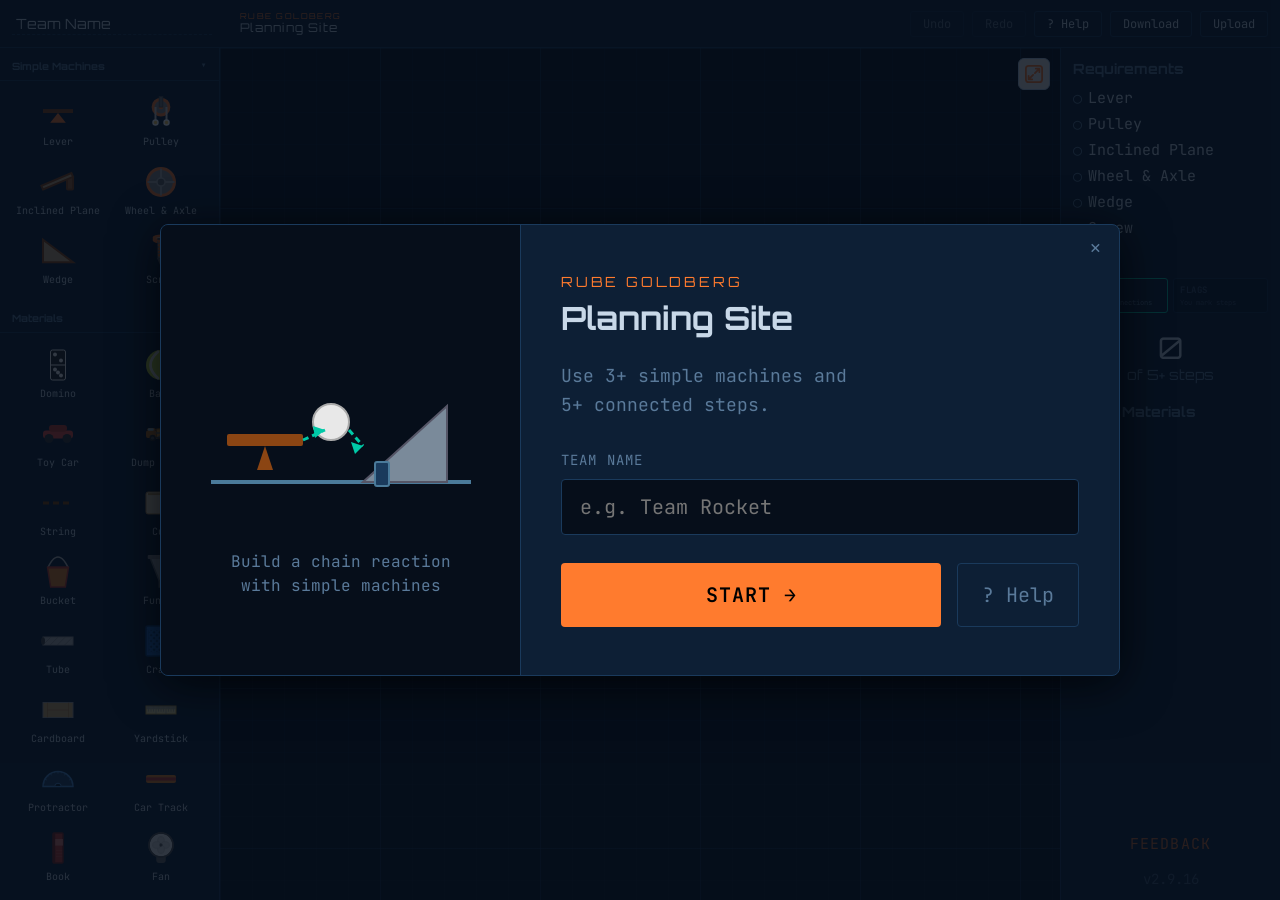
==== index.html @ 6e00e00f "fix: botanical bg fills full wall, disco beams scale to wall dimensions (v2.9.16)" ====
<!DOCTYPE html>
<html lang="en">
<head>
  <meta charset="UTF-8">
  <meta name="viewport" content="width=device-width, initial-scale=1.0">
  <title>Rube Goldberg Planner</title>
  <link rel="stylesheet" href="style.css">
  <link rel="preconnect" href="https://fonts.googleapis.com">
  <link href="https://fonts.googleapis.com/css2?family=Orbitron:wght@400;700&family=JetBrains+Mono:wght@400;600&display=swap" rel="stylesheet">
</head>
<body>
  <header id="toolbar">
    <input id="team-name" type="text" value="Team Name" spellcheck="false">
    <div id="site-title">
      <span id="site-title-brand">RUBE GOLDBERG</span>
      <span id="site-title-sub">Planning Site</span>
    </div>
    <div class="toolbar-actions">
      <button id="btn-undo" disabled>Undo</button>
      <button id="btn-redo" disabled>Redo</button>
      <button id="btn-help">? Help</button>
      <button id="btn-download">Download</button>
      <label id="btn-upload">Upload<input type="file" accept="image/png" hidden></label>
    </div>
  </header>
  <main>
    <aside id="library">
      <section class="lib-section" id="lib-machines">
        <h3>Simple Machines <button class="collapse-btn">▾</button></h3>
        <div class="lib-items"></div>
      </section>
      <section class="lib-section" id="lib-materials">
        <h3>Materials <button class="collapse-btn">▾</button></h3>
        <div class="lib-items"></div>
      </section>
      <section class="lib-section" id="lib-environment">
        <h3>Environment <button class="collapse-btn">▾</button></h3>
        <div class="lib-items"></div>
      </section>
    </aside>
    <div id="canvas-wrapper">
      <button id="btn-reset-view" title="Reset view" aria-label="Reset view">
        <svg xmlns="http://www.w3.org/2000/svg" width="18" height="18" viewBox="0 0 20 20" fill="none" stroke="#ff7b2e" stroke-width="2" stroke-linecap="round" stroke-linejoin="round">
          <rect x="1" y="1" width="18" height="18" rx="3"/>
          <path d="M12 4H16V8M16 4L11 9"/>
          <path d="M8 16H4V12M4 16L9 11"/>
        </svg>
      </button>
      <svg id="canvas" xmlns="http://www.w3.org/2000/svg">
        <g id="viewport">
          <g id="layer-environment"></g>
          <g id="layer-materials"></g>
          <g id="layer-machines"></g>
          <g id="layer-connections"></g>
          <g id="layer-ui"></g>
        </g>
      </svg>
      <div id="comment-overlays"></div>
    </div>
    <aside id="tracker">
      <h3>Requirements</h3>
      <ul id="machine-checklist"></ul>
      <h3>Steps</h3>
      <div id="step-mode-cards">
        <button class="mode-card" id="mode-card-auto" data-mode="auto">
          <span class="mode-card-title">AUTO</span>
          <span class="mode-card-desc">Counts connections</span>
        </button>
        <button class="mode-card" id="mode-card-flags" data-mode="flags">
          <span class="mode-card-title">FLAGS</span>
          <span class="mode-card-desc">You mark steps</span>
        </button>
      </div>
      <div id="step-counter"></div>
      <div id="flag-drag-widget" class="lib-item" draggable="true"
           data-subtype="flag" data-type="marker"
           data-default-w="8" data-default-h="24" hidden>
        <svg width="20" height="36" viewBox="0 0 8 24" xmlns="http://www.w3.org/2000/svg" style="flex-shrink:0">
          <rect x="1" y="0" width="6" height="9" rx="1" fill="#ef476f"/>
          <text id="flag-widget-number" x="4" y="7" text-anchor="middle" font-size="5" fill="white" font-family="monospace" font-weight="bold">1</text>
          <line x1="4" y1="9" x2="4" y2="22" stroke="#4a7a9a" stroke-width="1.5"/>
          <circle cx="4" cy="22" r="2" fill="#4a7a9a"/>
        </svg>
        <div>
          <span class="flag-widget-label">STEP FLAG</span>
          <span class="flag-widget-sub">Drag to canvas</span>
        </div>
      </div>
      <h3>Bill of Materials</h3>
      <ul id="bom-list"></ul>
      <a id="feedback-link" href="https://docs.google.com/forms/d/e/1FAIpQLSd_zhFTqrGNFIW_5pb085I43G6E3_0prDMbPdYu8rmgtfO3xg/viewform?usp=dialog" target="_blank" rel="noopener noreferrer">FEEDBACK</a>
      <div id="version-label">v2.9.16</div>
    </aside>
  </main>
  <!-- Welcome overlay -->
  <div id="welcome-modal">
    <div id="welcome-backdrop"></div>
    <div id="welcome-panel">
      <button id="welcome-close">✕</button>
      <!-- Left: illustration -->
      <div id="welcome-left">
        <svg width="260" height="220" viewBox="0 0 130 110" xmlns="http://www.w3.org/2000/svg">
          <!-- Floor -->
          <line x1="0" y1="90" x2="130" y2="90" stroke="#4a7a9a" stroke-width="2"/>
          <!-- Lever bar -->
          <rect x="8" y="66" width="38" height="6" fill="#8B4513" rx="1"/>
          <!-- Lever fulcrum -->
          <polygon points="27,72 31,84 23,84" fill="#8B4513"/>
          <!-- Ball -->
          <circle cx="60" cy="60" r="9" fill="#e8e8e8" stroke="#aaa" stroke-width="1"/>
          <!-- Inclined plane -->
          <polygon points="76,90 118,90 118,52" fill="#7a8a9a" stroke="#556" stroke-width="1"/>
          <!-- Domino -->
          <rect x="82" y="80" width="7" height="12" fill="#1a3a5c" stroke="#4a7a9a" stroke-width="1" rx="1"/>
          <!-- Arrows: lever → ball -->
          <line x1="46" y1="69" x2="57" y2="64" stroke="#00c9a7" stroke-width="1.5" stroke-dasharray="3 2"/>
          <polygon points="57,64 51,62 52,68" fill="#00c9a7"/>
          <!-- Arrows: ball → plane -->
          <line x1="69" y1="64" x2="76" y2="72" stroke="#00c9a7" stroke-width="1.5" stroke-dasharray="3 2"/>
          <polygon points="76,72 70,70 72,76" fill="#00c9a7"/>
        </svg>
        <div id="welcome-left-caption">Build a chain reaction<br>with simple machines</div>
      </div>
      <!-- Right: form -->
      <div id="welcome-right">
        <div id="welcome-brand">RUBE GOLDBERG</div>
        <div id="welcome-title">Planning Site</div>
        <div id="welcome-desc">Use 3+ simple machines and<br>5+ connected steps.</div>
        <div class="welcome-field-label">TEAM NAME</div>
        <input id="welcome-team-input" type="text" placeholder="e.g. Team Rocket" autocomplete="off" spellcheck="false">
        <div id="welcome-buttons">
          <button id="welcome-start">START →</button>
          <button id="welcome-help">? Help</button>
        </div>
      </div>
    </div>
  </div>

  <div id="help-modal" class="help-hidden">
    <div id="help-backdrop"></div>
    <div id="help-panel">
      <div id="help-header">
        <span>? HELP</span>
        <button id="help-close">✕</button>
      </div>
      <div id="help-tabs">
        <button class="help-tab active" data-tab="guide">GETTING STARTED</button>
        <button class="help-tab" data-tab="ref">QUICK REFERENCE</button>
      </div>
      <div id="help-body"></div>
    </div>
  </div>
  <script type="module" src="js/main.js"></script>
</body>
</html>
---- style.css ----
*, *::before, *::after { box-sizing: border-box; margin: 0; padding: 0; }

:root {
  --bg: #060e1a;
  --surface: #0d1f35;
  --border: #1a3a5c;
  --accent: #ff7b2e;
  --teal: #00c9a7;
  --green: #06d6a0;
  --red: #ef476f;
  --yellow: #ffd166;
  --text: #c8d8e8;
  --text-dim: #5a7a9a;
  --toolbar-h: 48px;
  --sidebar-w: 220px;
  --font-main: 'JetBrains Mono', monospace;
  --font-display: 'Orbitron', sans-serif;
}

body {
  font-family: var(--font-main);
  background: var(--bg);
  color: var(--text);
  height: 100vh;
  display: flex;
  flex-direction: column;
  overflow: hidden;
}

#toolbar {
  height: var(--toolbar-h);
  background: var(--surface);
  border-bottom: 1px solid var(--border);
  display: flex;
  align-items: center;
  padding: 0 12px;
  gap: 12px;
  flex-shrink: 0;
}

#team-name {
  font-family: var(--font-display);
  font-size: 14px;
  background: transparent;
  border: none;
  border-bottom: 1px dashed var(--border);
  color: var(--text);
  width: 200px;
  padding: 2px 4px;
  outline: none;
}
#team-name:focus { border-bottom-color: var(--accent); }

.toolbar-actions { display: flex; gap: 8px; margin-left: auto; }

button, label[id^="btn"] {
  font-family: var(--font-main);
  font-size: 12px;
  background: var(--surface);
  color: var(--text);
  border: 1px solid var(--border);
  padding: 4px 12px;
  cursor: pointer;
  border-radius: 3px;
}
button:hover, label[id^="btn"]:hover { border-color: var(--accent); color: var(--accent); }
button:disabled { opacity: 0.4; cursor: default; }

main {
  display: flex;
  flex: 1;
  overflow: hidden;
}

#library {
  width: var(--sidebar-w);
  background: var(--surface);
  border-right: 1px solid var(--border);
  overflow-y: auto;
  flex-shrink: 0;
}

.lib-section h3 {
  font-family: var(--font-display);
  font-size: 10px;
  padding: 10px 12px 6px;
  color: var(--text-dim);
  display: flex;
  justify-content: space-between;
  align-items: center;
  border-bottom: 1px solid var(--border);
}

.lib-items {
  display: grid;
  grid-template-columns: 1fr 1fr;
  gap: 4px;
  padding: 8px;
}

.lib-item {
  display: flex;
  flex-direction: column;
  align-items: center;
  justify-content: center;
  gap: 4px;
  padding: 6px 4px;
  cursor: grab;
  border-radius: 4px;
  font-size: 10px;
  text-align: center;
  user-select: none;
  min-width: 0;
}
.lib-item:hover {
  background: var(--border);
}

#canvas-wrapper {
  flex: 1;
  position: relative;
  overflow: hidden;
  background: var(--bg);
  background-image:
    linear-gradient(rgba(26,58,92,0.4) 1px, transparent 1px),
    linear-gradient(90deg, rgba(26,58,92,0.4) 1px, transparent 1px),
    linear-gradient(rgba(26,58,92,0.15) 1px, transparent 1px),
    linear-gradient(90deg, rgba(26,58,92,0.15) 1px, transparent 1px);
  background-size: 160px 160px, 160px 160px, 32px 32px, 32px 32px;
}

#btn-reset-view {
  position: absolute;
  top: 10px;
  right: 10px;
  z-index: 20;
  width: 32px;
  height: 32px;
  padding: 0;
  display: flex;
  align-items: center;
  justify-content: center;
  background: rgba(255,255,255,0.9);
  border: 1px solid #b0c8e0;
  border-radius: 6px;
  cursor: pointer;
  color: #4a7a9a;
}
#btn-reset-view:hover {
  background: #e8f4fc;
  color: #0d1f35;
}

#canvas {
  display: block;
  cursor: default;
}

#comment-overlays {
  position: absolute;
  inset: 0;
  pointer-events: none;
}
.comment-overlay {
  position: absolute;
  z-index: 10;
  pointer-events: auto;
}
.comment-overlay::after {
  content: '';
  position: absolute;
  top: 100%;
  left: calc(50% - 1px);
  width: 2px;
  height: var(--line-h, 0px);
  background: #ff7b2e;
  border-radius: 1px;
  pointer-events: none;
}
.comment-overlay textarea {
  width: 140px;
  height: 80px;
  background: #0d1f35;
  border: 1px solid #ff7b2e;
  color: #c8d8e8;
  font-family: var(--font-main);
  font-size: 11px;
  padding: 6px;
  border-radius: 4px;
  resize: none;
}

#tracker {
  width: var(--sidebar-w);
  background: var(--surface);
  border-left: 1px solid var(--border);
  overflow-y: auto;
  flex-shrink: 0;
  padding: 12px;
  display: flex;
  flex-direction: column;
}
#feedback-link {
  margin-top: auto;
  display: block;
  text-align: center;
  font-size: 15px;
  font-family: var(--font-main);
  color: var(--accent);
  text-decoration: none;
  letter-spacing: 0.08em;
  opacity: 0.8;
  padding-bottom: 4px;
}
#feedback-link:hover {
  opacity: 1;
  text-decoration: underline;
}
#version-label {
  padding-top: 12px;
  font-size: 14px;
  color: var(--text-dim);
  font-family: var(--font-main);
  text-align: center;
  opacity: 0.6;
}
#tracker h3 {
  font-family: var(--font-display);
  font-size: 14px;
  color: var(--text-dim);
  margin-bottom: 8px;
  margin-top: 12px;
}
#tracker h3:first-child { margin-top: 0; }

#machine-checklist, #bom-list { list-style: none; }
#machine-checklist li {
  display: flex;
  align-items: center;
  gap: 6px;
  font-size: 15px;
  padding: 3px 0;
}
#machine-checklist li.done { color: var(--green); }
#machine-checklist li.done::before { content: '✓'; }
#machine-checklist li:not(.done)::before { content: '○'; color: var(--text-dim); }

#step-counter {
  font-size: 30px;
  font-family: var(--font-display);
  text-align: center;
  padding: 8px 0;
}
#step-counter.done { color: var(--green); }
#step-counter small { display: block; font-size: 14px; color: var(--text-dim); }

#bom-list li {
  font-size: 15px;
  display: flex;
  justify-content: space-between;
  padding: 2px 0;
  border-bottom: 1px solid var(--border);
}

.collapse-btn {
  border: none;
  background: transparent;
  color: var(--text-dim);
  padding: 0;
  font-size: 12px;
}

.expand-btn {
  position: absolute;
  top: 50%;
  transform: translateY(-50%);
  background: var(--accent);
  color: #fff;
  border: none;
  padding: 8px 12px;
  cursor: pointer;
  font-family: var(--font-main);
  font-size: 11px;
  border-radius: 4px;
  display: none;
  z-index: 5;
}
.expand-left { left: 0; }
.expand-right { right: 0; }

.custom-name-input {
  position: absolute;
  background: #0d1f35;
  border: 1px solid #ff7b2e;
  color: #c8d8e8;
  font-family: var(--font-main);
  font-size: 12px;
  padding: 4px 8px;
  border-radius: 4px;
  width: 120px;
  z-index: 20;
}

/* ── Help Modal ─────────────────────────────────────────────────── */
#help-modal {
  position: fixed;
  inset: 0;
  z-index: 1000;
  display: flex;
  align-items: center;
  justify-content: center;
}
#help-modal.help-hidden { display: none; }

#help-backdrop {
  position: absolute;
  inset: 0;
  background: rgba(0,0,0,0.7);
}
#help-panel {
  position: relative;
  z-index: 1;
  background: var(--surface);
  border: 1px solid var(--border);
  border-radius: 6px;
  width: 1100px;
  max-width: 96vw;
  max-height: 90vh;
  display: flex;
  flex-direction: column;
  overflow: hidden;
}
#help-header {
  display: flex;
  align-items: center;
  justify-content: space-between;
  padding: 18px 28px;
  border-bottom: 1px solid var(--border);
  background: var(--bg);
  flex-shrink: 0;
}
#help-header > span {
  font-family: var(--font-display);
  color: var(--accent);
  font-size: 22px;
  letter-spacing: 0.1em;
}
#help-close {
  background: none;
  border: none;
  color: var(--text-dim);
  font-size: 22px;
  cursor: pointer;
  padding: 4px 12px;
  border-radius: 3px;
  font-family: var(--font-main);
}
#help-close:hover { color: var(--accent); }
#help-tabs {
  display: flex;
  border-bottom: 1px solid var(--border);
  flex-shrink: 0;
}
.help-tab {
  background: none;
  border: none;
  border-bottom: 2px solid transparent;
  border-radius: 0;
  padding: 18px 36px;
  font-family: var(--font-main);
  font-size: 18px;
  color: var(--text-dim);
  cursor: pointer;
  letter-spacing: 0.05em;
  margin-bottom: -1px;
}
.help-tab:hover { color: var(--text); border-bottom-color: var(--border); }
.help-tab.active { color: var(--accent); border-bottom-color: var(--accent); }
#help-body { flex: 1; overflow-y: auto; }

/* Guide tab — card layout */
.help-card {
  padding: 36px;
  display: flex;
  gap: 32px;
  align-items: flex-start;
}
.help-card-art {
  width: 280px;
  height: 220px;
  flex-shrink: 0;
  background: var(--bg);
  border: 1px solid var(--border);
  border-radius: 6px;
  overflow: hidden;
}
.help-card-text { flex: 1; }
.help-card-step {
  font-size: 18px;
  color: var(--accent);
  letter-spacing: 0.08em;
  margin-bottom: 12px;
}
.help-card-title {
  font-family: var(--font-display);
  font-size: 28px;
  color: var(--text);
  margin-bottom: 16px;
}
.help-card-desc {
  font-size: 20px;
  color: var(--text-dim);
  line-height: 1.8;
}
.help-card-desc em { color: var(--accent); font-style: normal; }
.help-nav {
  display: flex;
  align-items: center;
  justify-content: space-between;
  padding: 16px 36px 24px;
  border-top: 1px solid var(--border);
  flex-shrink: 0;
}
.help-nav-btn {
  background: none;
  border: none;
  font-family: var(--font-main);
  font-size: 18px;
  color: var(--text-dim);
  cursor: pointer;
  padding: 10px 18px;
  border-radius: 3px;
  min-width: 110px;
}
.help-nav-btn:hover:not(:disabled) { color: var(--accent); }
.help-nav-btn:disabled { opacity: 0.3; cursor: default; }
.help-dots { display: flex; gap: 10px; align-items: center; }
.help-dot { width: 10px; height: 10px; border-radius: 50%; background: var(--border); }
.help-dot.active { background: var(--accent); }

/* Reference tab */
.help-ref-section { padding: 24px 28px 8px; }
.help-ref-label {
  font-size: 16px;
  color: var(--text-dim);
  letter-spacing: 0.1em;
  margin-bottom: 16px;
}
.help-ref-grid {
  display: grid;
  grid-template-columns: repeat(2, 1fr);
  gap: 12px;
  margin-bottom: 28px;
}
.help-ref-item {
  display: flex;
  align-items: center;
  gap: 14px;
  background: var(--bg);
  border: 1px solid var(--border);
  border-radius: 4px;
  padding: 12px 14px;
}
.help-ref-icon { flex-shrink: 0; }
.help-ref-info { min-width: 0; }
.help-ref-name { font-size: 16px; color: var(--text); margin-bottom: 5px; }
.help-ref-desc { font-size: 14px; color: var(--text-dim); line-height: 1.5; }

/* ── Site Title ──────────────────────────────────────────────────── */
#site-title {
  display: flex;
  flex-direction: column;
  line-height: 1.2;
  margin-left: 16px;
}
#site-title-brand {
  font-family: var(--font-display);
  font-size: 8px;
  color: var(--accent);
  letter-spacing: 0.18em;
}
#site-title-sub {
  font-family: var(--font-display);
  font-size: 12px;
  color: var(--text);
  letter-spacing: 0.08em;
}

/* ── Welcome Modal ───────────────────────────────────────────────── */
#welcome-modal {
  position: fixed;
  inset: 0;
  z-index: 2000;
  display: flex;
  align-items: center;
  justify-content: center;
}
#welcome-backdrop {
  position: absolute;
  inset: 0;
  background: rgba(6, 14, 26, 0.82);
}
#welcome-close {
  position: absolute;
  top: 10px;
  right: 12px;
  z-index: 2;
  background: none;
  border: none;
  color: var(--text-dim);
  font-size: 18px;
  cursor: pointer;
  line-height: 1;
  padding: 4px 6px;
}
#welcome-close:hover { color: var(--text); }
#welcome-panel {
  position: relative;
  z-index: 1;
  background: var(--surface);
  border: 1px solid var(--border);
  border-radius: 8px;
  display: flex;
  overflow: hidden;
  box-shadow: 0 8px 48px rgba(0, 0, 0, 0.7);
  width: 960px;
  max-width: 95vw;
}
#welcome-left {
  width: 360px;
  flex-shrink: 0;
  background: var(--bg);
  border-right: 1px solid var(--border);
  display: flex;
  flex-direction: column;
  align-items: center;
  justify-content: center;
  gap: 28px;
  padding: 56px 32px;
}
#welcome-left-caption {
  font-size: 16px;
  color: var(--text-dim);
  text-align: center;
  line-height: 1.5;
}
#welcome-right {
  flex: 1;
  padding: 48px 40px;
  display: flex;
  flex-direction: column;
}
#welcome-brand {
  font-family: var(--font-display);
  font-size: 14px;
  color: var(--accent);
  letter-spacing: 0.2em;
  margin-bottom: 8px;
}
#welcome-title {
  font-family: var(--font-display);
  font-size: 32px;
  font-weight: 700;
  color: var(--text);
  margin-bottom: 24px;
}
#welcome-desc {
  font-size: 18px;
  color: var(--text-dim);
  line-height: 1.6;
  margin-bottom: 32px;
}
.welcome-field-label {
  font-size: 14px;
  color: var(--text-dim);
  letter-spacing: 0.08em;
  margin-bottom: 10px;
}
#welcome-team-input {
  width: 100%;
  background: var(--bg);
  border: 1px solid var(--border);
  border-radius: 4px;
  color: var(--text);
  font-family: var(--font-main);
  font-size: 20px;
  padding: 14px 18px;
  margin-bottom: 28px;
  box-sizing: border-box;
  outline: none;
}
#welcome-team-input:focus { border-color: var(--accent); }
#welcome-buttons {
  display: flex;
  gap: 16px;
}
#welcome-start {
  flex: 1;
  background: var(--accent);
  color: #000;
  border: none;
  font-family: var(--font-main);
  font-size: 20px;
  font-weight: 600;
  padding: 18px 0;
  border-radius: 4px;
  cursor: pointer;
  letter-spacing: 0.05em;
}
#welcome-start:hover { opacity: 0.9; }
#welcome-help {
  background: none;
  border: 1px solid var(--border);
  color: var(--text-dim);
  font-family: var(--font-main);
  font-size: 20px;
  padding: 18px 24px;
  border-radius: 4px;
  cursor: pointer;
}
#welcome-help:hover { border-color: var(--accent); color: var(--accent); }

#step-mode-cards {
  display: flex;
  gap: 5px;
  margin-bottom: 8px;
}
.mode-card {
  flex: 1;
  padding: 5px 6px;
  background: var(--bg);
  border: 1px solid var(--border);
  border-radius: 3px;
  cursor: pointer;
  text-align: left;
  opacity: 0.5;
}
.mode-card-title {
  display: block;
  font-size: 9px;
  font-family: var(--font-main);
  font-weight: bold;
  letter-spacing: 0.5px;
  color: var(--text-dim);
}
.mode-card-desc {
  display: block;
  font-size: 7px;
  color: var(--text-dim);
  margin-top: 2px;
  line-height: 1.3;
}
.mode-card.active {
  border-width: 1.5px;
  opacity: 1;
}
#mode-card-auto.active {
  border-color: var(--teal);
  background: #0d1f35;
}
#mode-card-auto.active .mode-card-title { color: var(--teal); }
#mode-card-flags.active {
  border-color: var(--red);
  background: #1a0a1c;
}
#mode-card-flags.active .mode-card-title { color: var(--red); }

#flag-drag-widget {
  display: flex;
  align-items: center;
  gap: 8px;
  padding: 7px 8px;
  background: #110818;
  border: 1.5px dashed var(--red);
  border-radius: 4px;
  cursor: grab;
  margin-top: 4px;
}
#flag-drag-widget[hidden] { display: none; }
.flag-widget-label {
  display: block;
  font-size: 9px;
  font-family: var(--font-main);
  font-weight: bold;
  letter-spacing: 0.5px;
  color: var(--red);
}
.flag-widget-sub {
  display: block;
  font-size: 8px;
  color: var(--text-dim);
  margin-top: 1px;
}
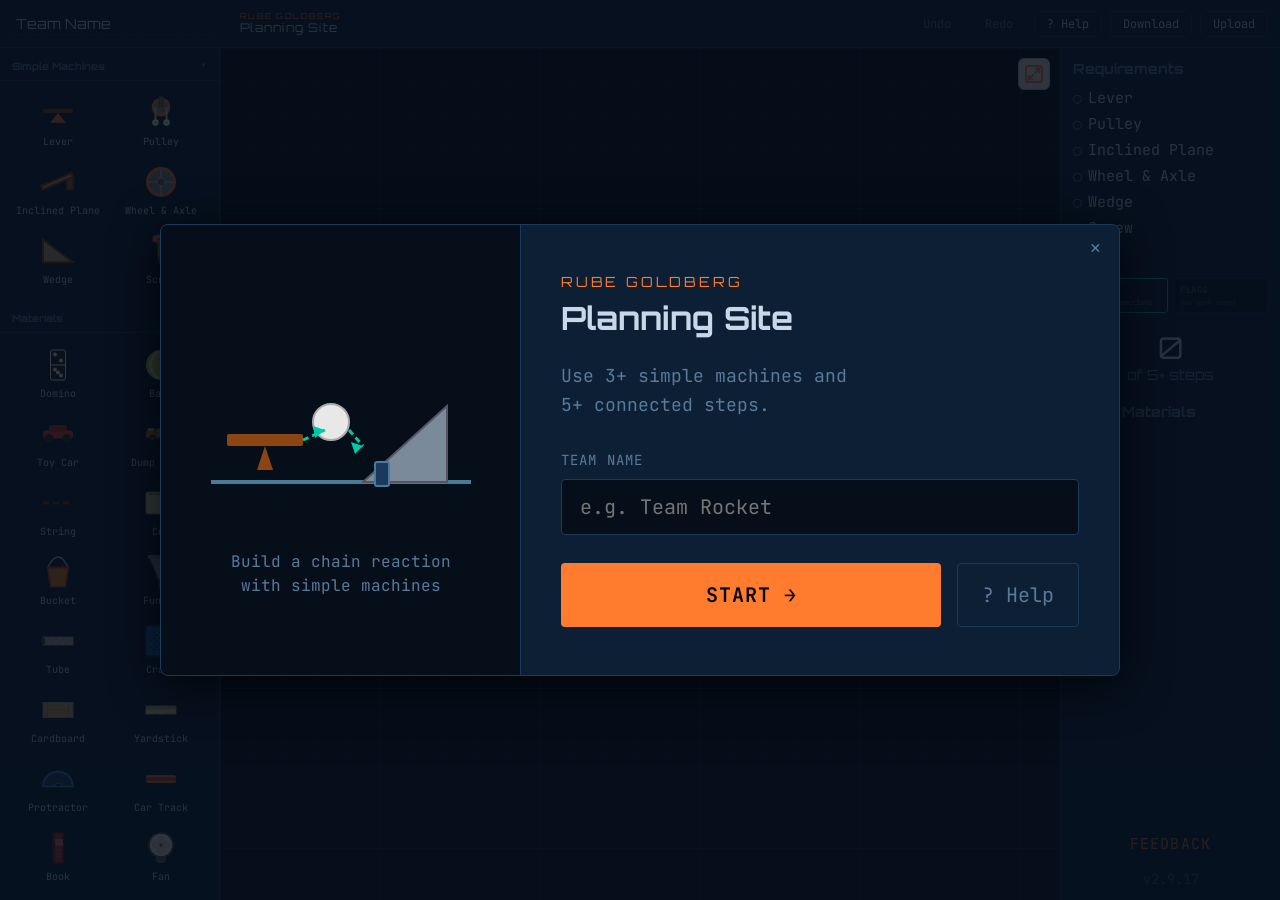
==== commit a05cbe2e: "feat: botanical SVG pattern tiling, varied fern stroke thickness, per-beam disco width variation (v2" ====
--- a/index.html
+++ b/index.html
@@ -89,7 +89,7 @@
       <h3>Bill of Materials</h3>
       <ul id="bom-list"></ul>
       <a id="feedback-link" href="https://docs.google.com/forms/d/e/1FAIpQLSd_zhFTqrGNFIW_5pb085I43G6E3_0prDMbPdYu8rmgtfO3xg/viewform?usp=dialog" target="_blank" rel="noopener noreferrer">FEEDBACK</a>
-      <div id="version-label">v2.9.16</div>
+      <div id="version-label">v2.9.17</div>
     </aside>
   </main>
   <!-- Welcome overlay -->
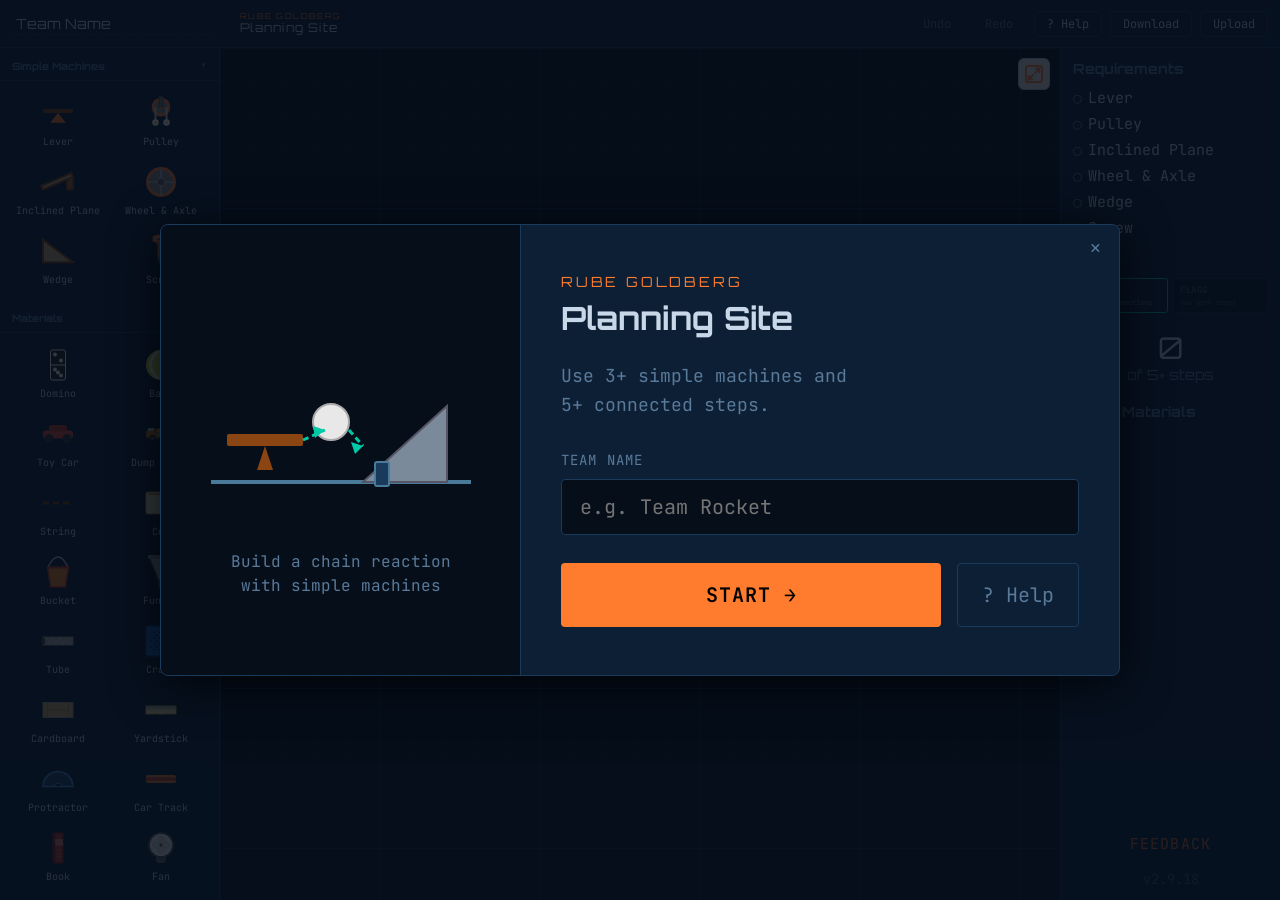
==== commit af011eaf: "fix: connDrag hover highlights broken by undefined ENV_ATTACH_SUBTYPES (v2.9.18) ENV_ATTACH_SUBTYPES" ====
--- a/index.html
+++ b/index.html
@@ -89,7 +89,7 @@
       <h3>Bill of Materials</h3>
       <ul id="bom-list"></ul>
       <a id="feedback-link" href="https://docs.google.com/forms/d/e/1FAIpQLSd_zhFTqrGNFIW_5pb085I43G6E3_0prDMbPdYu8rmgtfO3xg/viewform?usp=dialog" target="_blank" rel="noopener noreferrer">FEEDBACK</a>
-      <div id="version-label">v2.9.17</div>
+      <div id="version-label">v2.9.18</div>
     </aside>
   </main>
   <!-- Welcome overlay -->
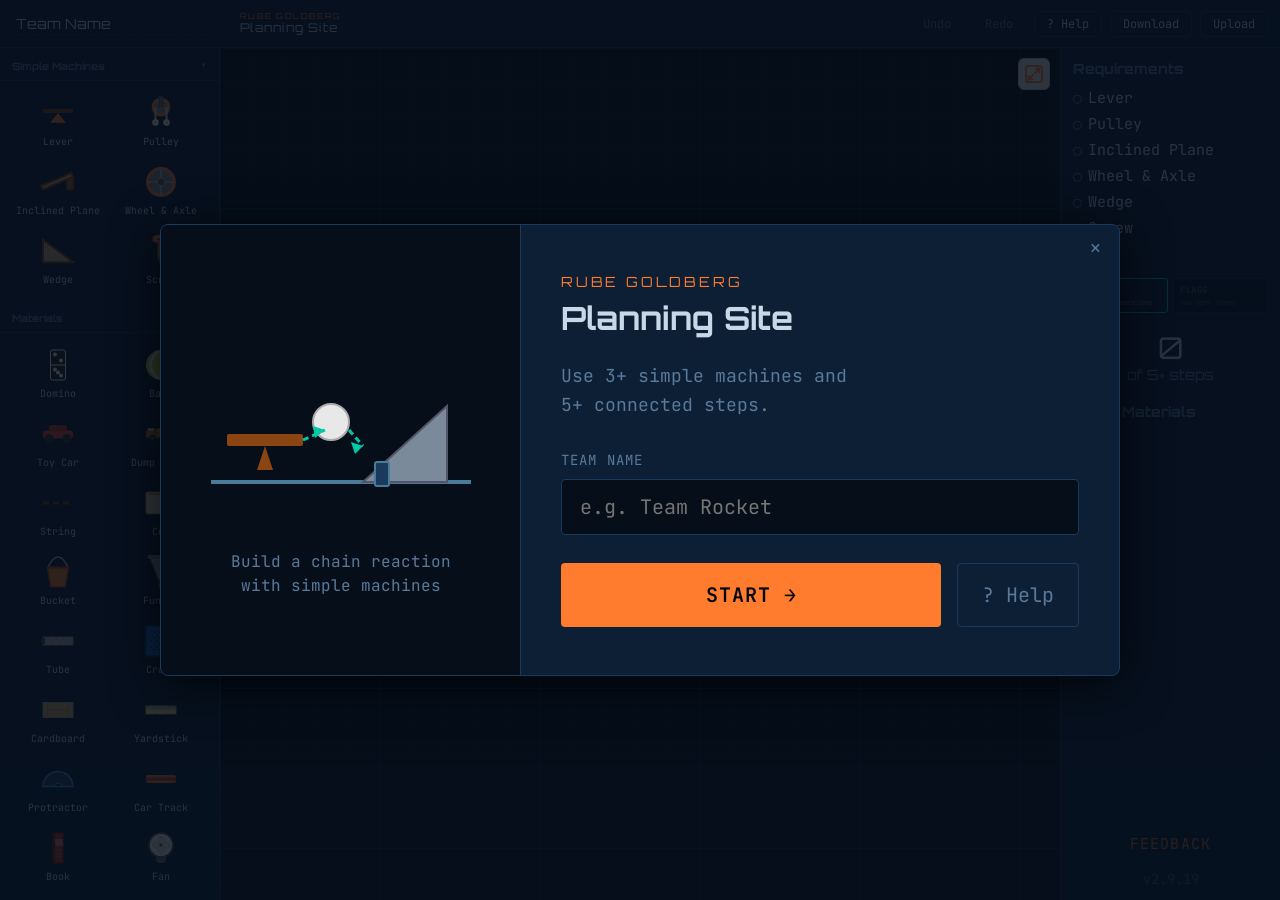
==== commit c37e1470: "fix: pulley cord snap highlights missing during cord end drag (v2.9.19) The handleDrag snap highligh" ====
--- a/index.html
+++ b/index.html
@@ -89,7 +89,7 @@
       <h3>Bill of Materials</h3>
       <ul id="bom-list"></ul>
       <a id="feedback-link" href="https://docs.google.com/forms/d/e/1FAIpQLSd_zhFTqrGNFIW_5pb085I43G6E3_0prDMbPdYu8rmgtfO3xg/viewform?usp=dialog" target="_blank" rel="noopener noreferrer">FEEDBACK</a>
-      <div id="version-label">v2.9.18</div>
+      <div id="version-label">v2.9.19</div>
     </aside>
   </main>
   <!-- Welcome overlay -->
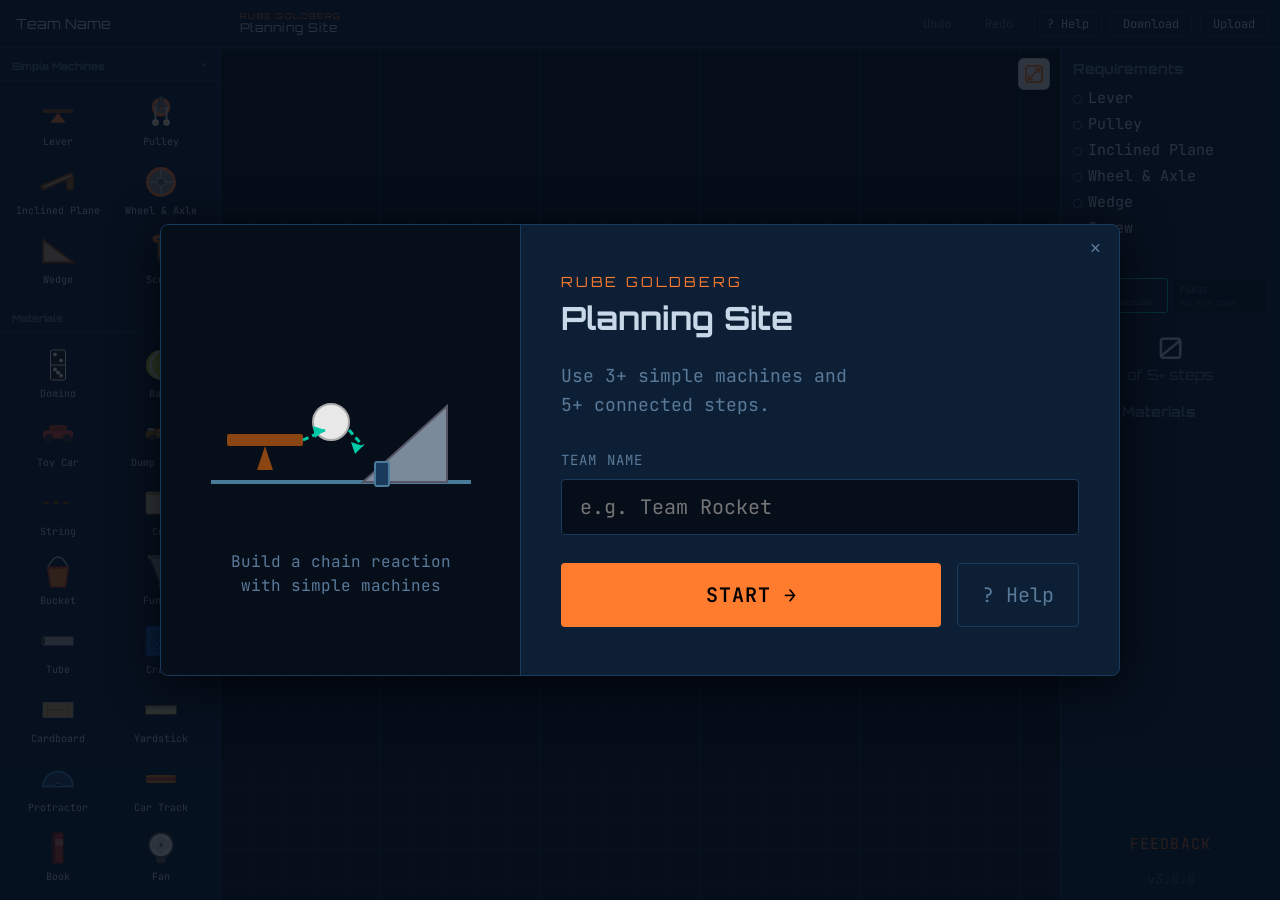
==== commit ed363f58: "chore: bump to v3.0.0 Co-Authored-By: Claude Sonnet 4.6 <noreply@anthropic.com>" ====
--- a/index.html
+++ b/index.html
@@ -89,7 +89,7 @@
       <h3>Bill of Materials</h3>
       <ul id="bom-list"></ul>
       <a id="feedback-link" href="https://docs.google.com/forms/d/e/1FAIpQLSd_zhFTqrGNFIW_5pb085I43G6E3_0prDMbPdYu8rmgtfO3xg/viewform?usp=dialog" target="_blank" rel="noopener noreferrer">FEEDBACK</a>
-      <div id="version-label">v2.9.19</div>
+      <div id="version-label">v3.0.0</div>
     </aside>
   </main>
   <!-- Welcome overlay -->
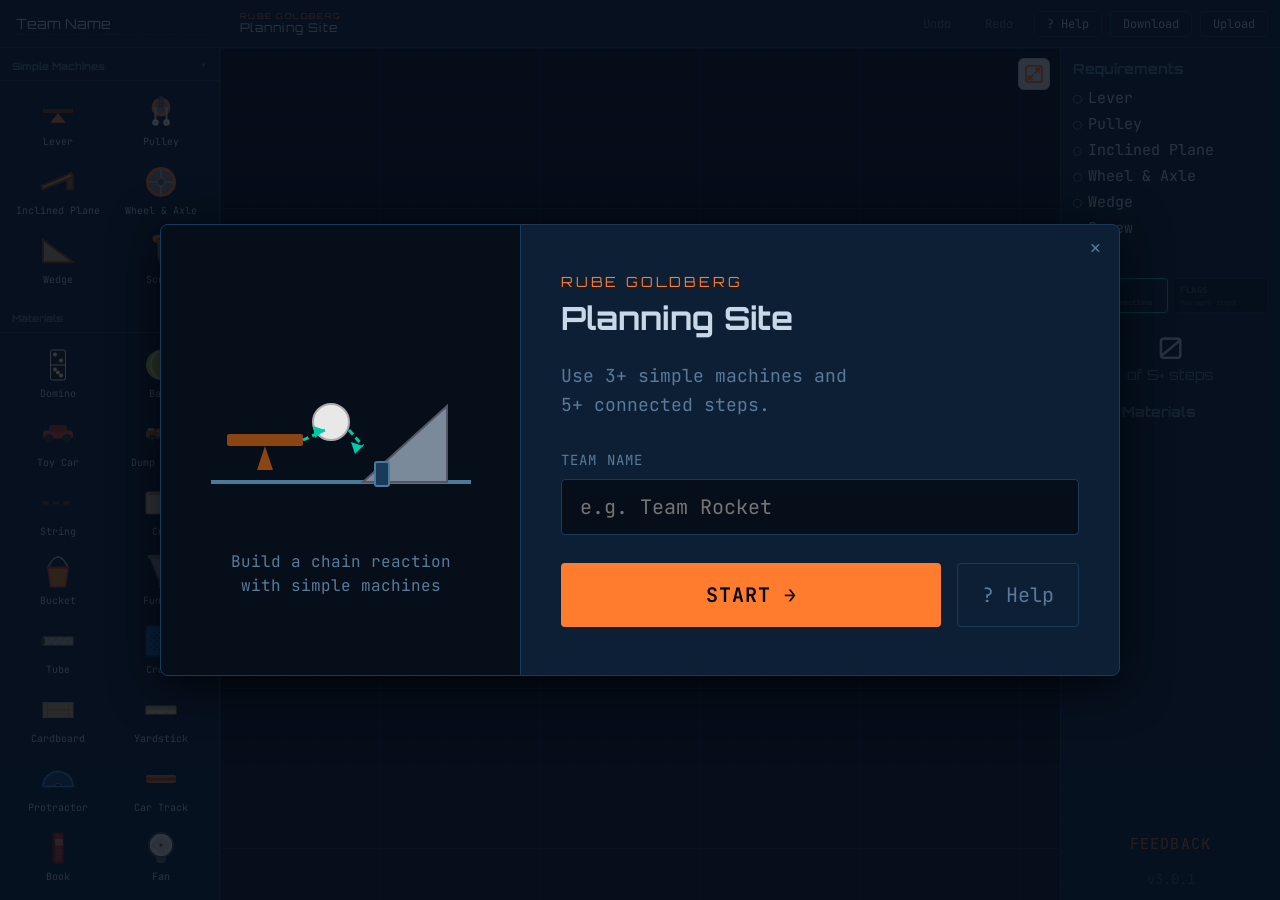
==== commit 0692a561: "feat: add rotate and flip buttons for chair and desk env items (v3.0.1) - Chair and desk environment" ====
--- a/index.html
+++ b/index.html
@@ -89,7 +89,7 @@
       <h3>Bill of Materials</h3>
       <ul id="bom-list"></ul>
       <a id="feedback-link" href="https://docs.google.com/forms/d/e/1FAIpQLSd_zhFTqrGNFIW_5pb085I43G6E3_0prDMbPdYu8rmgtfO3xg/viewform?usp=dialog" target="_blank" rel="noopener noreferrer">FEEDBACK</a>
-      <div id="version-label">v3.0.0</div>
+      <div id="version-label">v3.0.1</div>
     </aside>
   </main>
   <!-- Welcome overlay -->
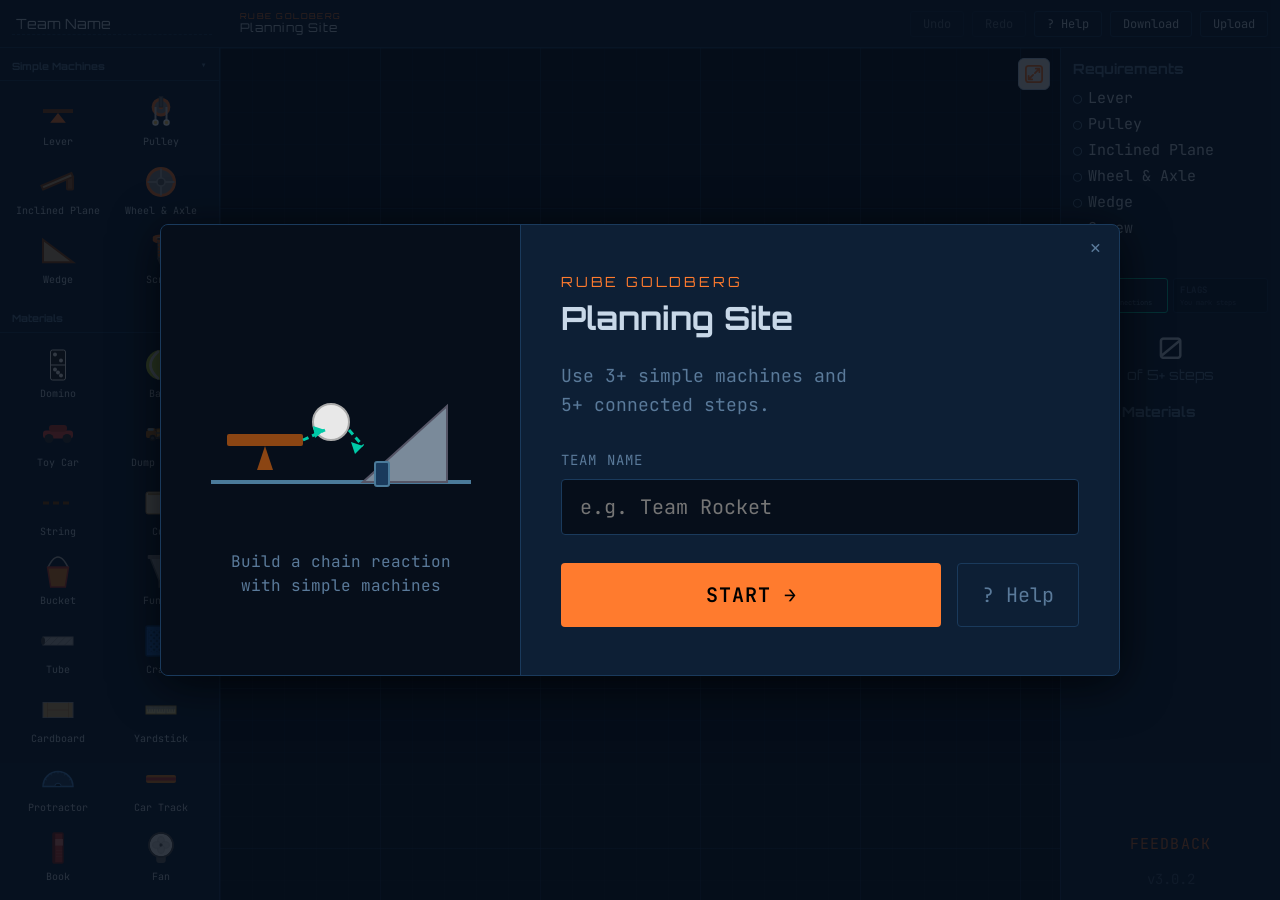
==== commit 2ecefc64: "chore: bump to v3.0.2" ====
--- a/index.html
+++ b/index.html
@@ -89,7 +89,7 @@
       <h3>Bill of Materials</h3>
       <ul id="bom-list"></ul>
       <a id="feedback-link" href="https://docs.google.com/forms/d/e/1FAIpQLSd_zhFTqrGNFIW_5pb085I43G6E3_0prDMbPdYu8rmgtfO3xg/viewform?usp=dialog" target="_blank" rel="noopener noreferrer">FEEDBACK</a>
-      <div id="version-label">v3.0.1</div>
+      <div id="version-label">v3.0.2</div>
     </aside>
   </main>
   <!-- Welcome overlay -->
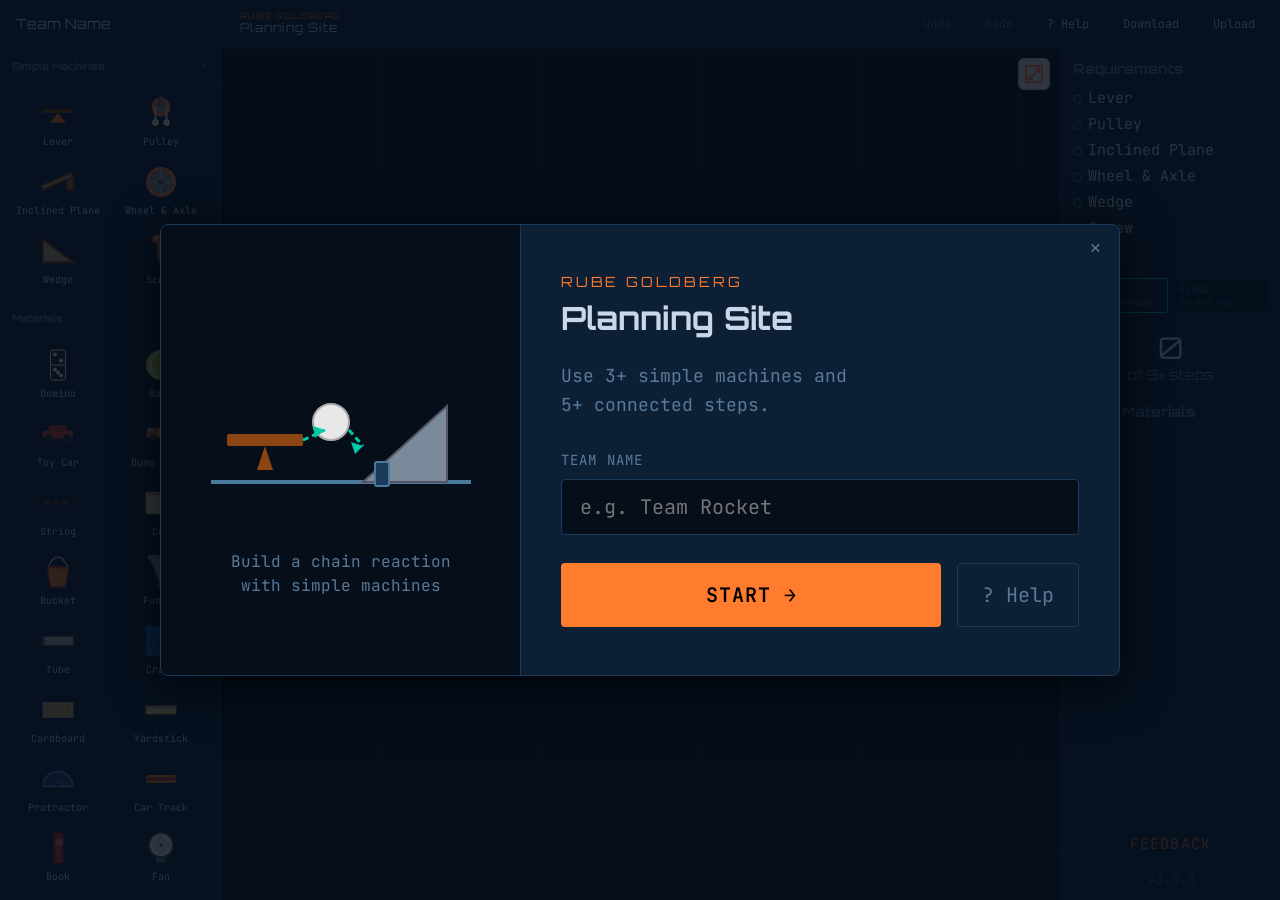
==== commit 7e78607b: "fix: dump truck bed now hinges at rear and tilts cab-end up for realistic backward dump (v3.0.3) Co-" ====
--- a/index.html
+++ b/index.html
@@ -89,7 +89,7 @@
       <h3>Bill of Materials</h3>
       <ul id="bom-list"></ul>
       <a id="feedback-link" href="https://docs.google.com/forms/d/e/1FAIpQLSd_zhFTqrGNFIW_5pb085I43G6E3_0prDMbPdYu8rmgtfO3xg/viewform?usp=dialog" target="_blank" rel="noopener noreferrer">FEEDBACK</a>
-      <div id="version-label">v3.0.2</div>
+      <div id="version-label">v3.0.3</div>
     </aside>
   </main>
   <!-- Welcome overlay -->
